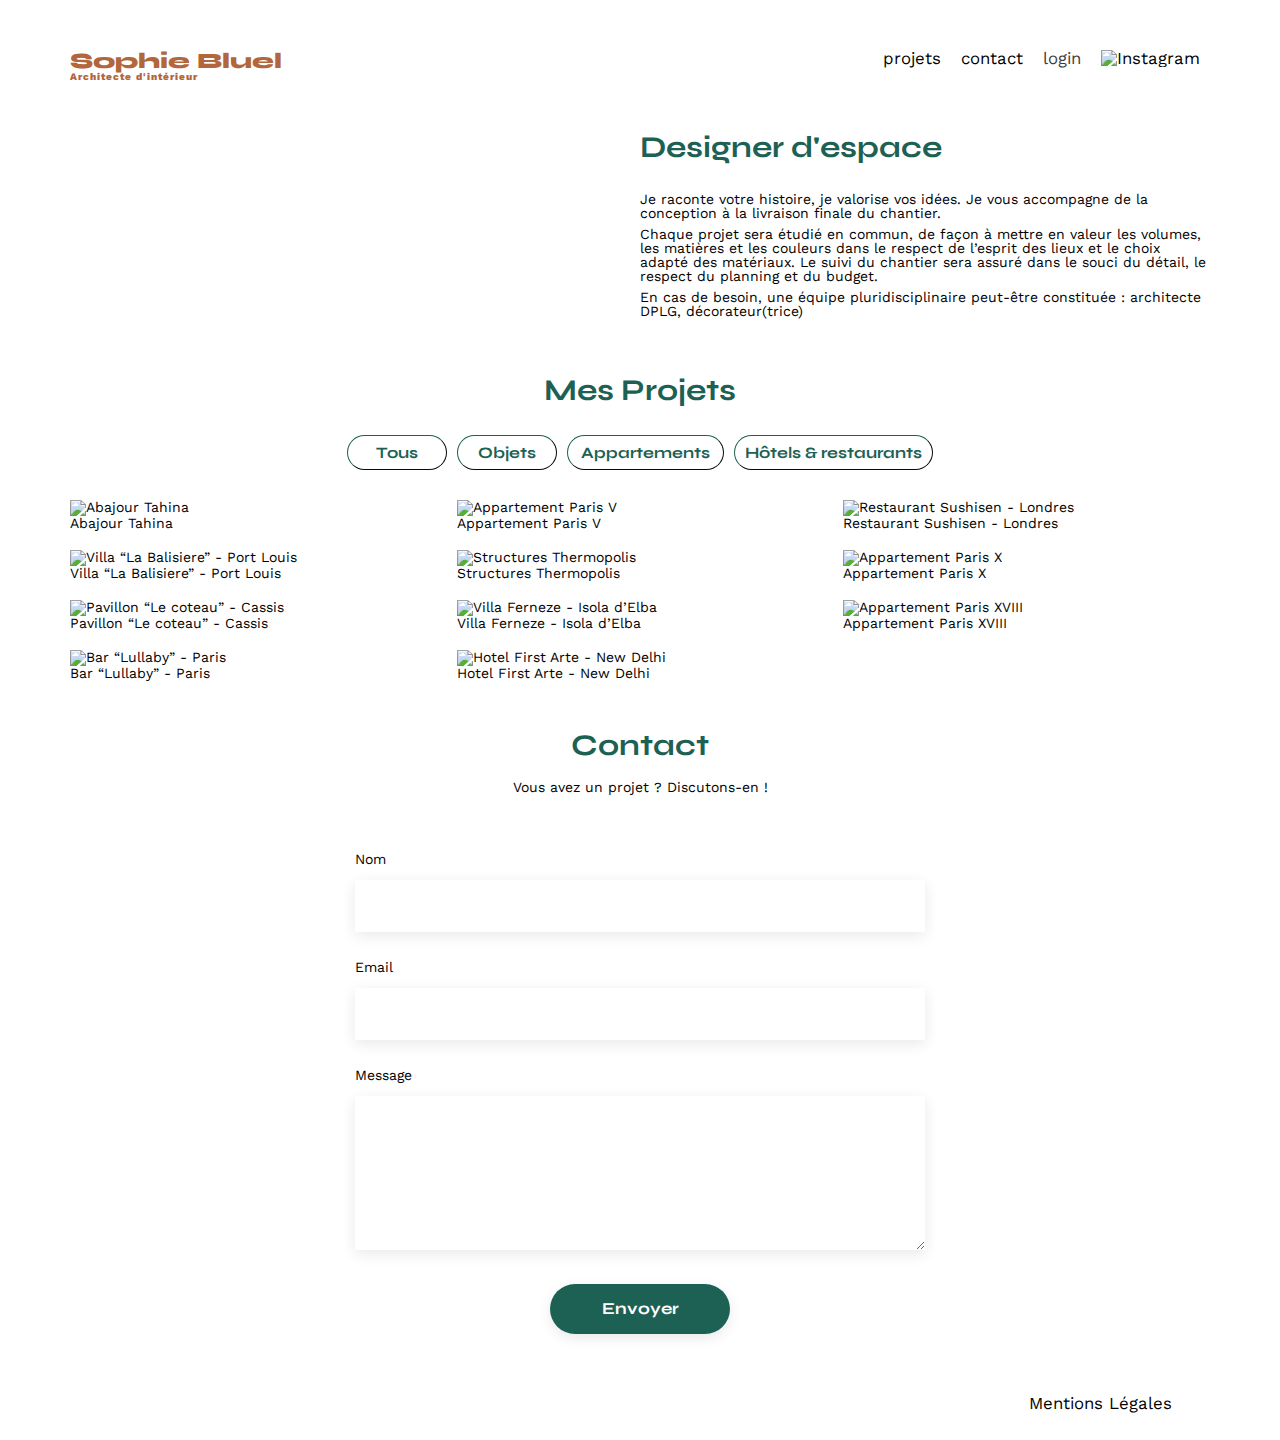
==== FrontEnd/accueil.html @ ce5bd044 "fin html debut js" ====
<!DOCTYPE html>
<html lang="fr">
<head>
	<meta charset="UTF-8">
	<title>Sophie Bluel - Architecte d'intérieur</title>
	<meta name="viewport" content="width=device-width, initial-scale=1.0">
	<link rel="preconnect" href="https://fonts.googleapis.com">
	<link rel="preconnect" href="https://fonts.gstatic.com" crossorigin>
	<link href="https://fonts.googleapis.com/css2?family=Syne:wght@700;800&family=Work+Sans&display=swap" rel="stylesheet">
	<link rel="stylesheet" href="https://cdnjs.cloudflare.com/ajax/libs/font-awesome/6.2.1/css/all.min.css"
	integrity="sha512-MV7K8+y+gLIBoVD59lQIYicR65iaqukzvf/nwasF0nqhPay5w/9lJmVM2hMDcnK1OnMGCdVK+iQrJ7lzPJQd1w=="
	crossorigin="anonymous" referrerpolicy="no-referrer" />
	<meta name="description" content="">
	<link rel="stylesheet" href="./assets/style.css">
</head>
<body>
    <header>
        <h1>Sophie Bluel <span>Architecte d'intérieur</span></h1>
        <nav>
            <ul>
                <li>projets</li>
                <li>contact</li>
                <a href="login.html"><li>login</li></a>
                <li><img src="./assets/icons/instagram.png" alt="Instagram"></li>
            </ul>
        </nav>
    </header>
    <main>
        <section id="introduction">
            <figure>
                <img src="./assets/images/sophie-bluel.png" alt="">
            </figure>
            <article>
                <h2>Designer d'espace</h2>
                <p>Je raconte votre histoire, je valorise vos idées. Je vous accompagne de la conception à la livraison finale du chantier.</p>
                <p>Chaque projet sera étudié en commun, de façon à mettre en valeur les volumes, les matières et les couleurs dans le respect de l’esprit des lieux et le choix adapté des matériaux. Le suivi du chantier sera assuré dans le souci du détail, le respect du planning et du budget.</p>
                <p>En cas de besoin, une équipe pluridisciplinaire peut-être constituée : architecte DPLG, décorateur(trice)</p>
            </article>
        </section>
        <section id="portfolio">
            <h2>Mes Projets</h2>
            <div class="filtres">
               <div class="bt-filtre1">
                  <button>Tous</button>
               </div>
               <div class="bt-filtre2">
                  <button>Objets</button>
               </div>
               <div class="bt-filtre3">
                   <button>Appartements</button>
               </div>
               <div class="bt-filtre4">
                   <button>Hôtels & restaurants</button>
               </div>
            </div>
            <div class="gallery">
                <figure>
                    <img src="assets/images/abajour-tahina.png" alt="Abajour Tahina">
                    <figcaption>Abajour Tahina</figcaption>
                </figure>
                <figure>
                    <img src="assets/images/appartement-paris-v.png" alt="Appartement Paris V">
                    <figcaption>Appartement Paris V</figcaption>
                </figure>
                <figure>
                    <img src="assets/images/restaurant-sushisen-londres.png" alt="Restaurant Sushisen - Londres">
                    <figcaption>Restaurant Sushisen - Londres</figcaption>
                </figure>
                <figure>
                    <img src="assets/images/la-balisiere.png" alt="Villa “La Balisiere” - Port Louis">
                    <figcaption>Villa “La Balisiere” - Port Louis</figcaption>
                </figure>
                <figure>
                    <img src="assets/images/structures-thermopolis.png" alt="Structures Thermopolis">
                    <figcaption>Structures Thermopolis</figcaption>
                </figure>
                <figure>
                    <img src="assets/images/appartement-paris-x.png" alt="Appartement Paris X">
                    <figcaption>Appartement Paris X</figcaption>
                </figure>
                <figure>
                    <img src="assets/images/le-coteau-cassis.png" alt="Pavillon “Le coteau” - Cassis">
                    <figcaption>Pavillon “Le coteau” - Cassis</figcaption>
                </figure>
                <figure>
                    <img src="assets/images/villa-ferneze.png" alt="Villa Ferneze - Isola d’Elba">
                    <figcaption>Villa Ferneze - Isola d’Elba</figcaption>
                </figure>
                <figure>
                    <img src="assets/images/appartement-paris-xviii.png" alt="Appartement Paris XVIII">
                    <figcaption>Appartement Paris XVIII</figcaption>
                </figure>
                <figure>
                    <img src="assets/images/bar-lullaby-paris.png" alt="Bar “Lullaby” - Paris">
                    <figcaption>Bar “Lullaby” - Paris</figcaption>
                </figure>
                <figure>
                    <img src="assets/images/hotel-first-arte-new-delhi.png" alt="Hotel First Arte - New Delhi">
                    <figcaption>Hotel First Arte - New Delhi</figcaption>
                </figure>
            </div>
        </section>
        <section id="contact">
            <h2>Contact</h2>
            <p>Vous avez un projet ? Discutons-en !</p>
            <form action="#" method="post">
                <label for="name">Nom</label>
                <input type="text" name="name" id="name">
                <label for="email">Email</label>
                <input type="email" name="email" id="email">
                <label for="message">Message</label>
                <textarea name="message" id="message" cols="30" rows="10"></textarea>
                <input type="submit" value="Envoyer">
            </form>
        </section>
    </main>
    
    <footer>
        <nav>
            <ul>
                <li>Mentions Légales</li>
            </ul>
        </nav>
    </footer>
    </body>
    </html>
---- FrontEnd/assets/style.css ----
/* http://meyerweb.com/eric/tools/css/reset/
   v2.0 | 20110126
   License: none (public domain)
*/

html, body, div, span, applet, object, iframe,
h1, h2, h3, h4, h5, h6, p, blockquote, pre,
a, abbr, acronym, address, big, cite, code,
del, dfn, em, img, ins, kbd, q, s, samp,
small, strike, strong, sub, sup, tt, var,
b, u, i, center,
dl, dt, dd, ol, ul, li,
fieldset, form, label, legend,
table, caption, tbody, tfoot, thead, tr, th, td,
article, aside, canvas, details, embed,
figure, figcaption, footer, header, hgroup,
menu, nav, output, ruby, section, summary,
time, mark, audio, video {
	margin: 0;
	padding: 0;
	border: 0;
	font-size: 100%;
	font: inherit;
	vertical-align: baseline;
}
/* HTML5 display-role reset for older browsers */
article, aside, details, figcaption, figure,
footer, header, hgroup, menu, nav, section {
	display: block;
}
body {
	line-height: 1;
}
ol, ul {
	list-style: none;
}
blockquote, q {
	quotes: none;
}
blockquote:before, blockquote:after,
q:before, q:after {
	content: '';
	content: none;
}
table {
	border-collapse: collapse;
	border-spacing: 0;
}
/** end reset css**/
body {
	max-width: 1140px;
	margin:auto;
	font-family: 'Work Sans' ;
	font-size: 14px;
}
header {
	display: flex;
	justify-content: space-between;
	margin: 50px 0
}
section {
	margin: 50px 0
}

h1{
	display: flex;
	flex-direction: column;
	font-family: 'Syne';
	font-size: 22px;
	font-weight: 800;
	color: #B1663C
}

h1 > span {
	font-family: 'Work Sans';
	font-size:10px;
	letter-spacing: 0.1em;
;
}

h2{
	font-family: 'Syne';
	font-weight: 700;
	font-size: 30px;
	color: #1D6154
}
nav ul {
	display: flex;
	align-items: center;
	list-style-type: none;

}
nav li {
	padding: 0 10px;
	font-size: 1.2em;
}

li:hover {
	color: #B1663C;
}
nav a {
	text-decoration: none;
}
#introduction {
	display: flex;
	align-items: center;
}
#introduction figure {
	flex: 1
}
#introduction img {
	display: block;
	margin: auto;
	width: 80%;
}

#introduction article {
	flex: 1
}
#introduction h2 {
	margin-bottom: 1em;
}

#introduction p {
	margin-bottom: 0.5em;
}
#portfolio h2 {
	text-align: center;
	margin-bottom: 1em;
}
.gallery {
	width: 100%;
	display: grid;
	grid-template-columns: 1fr 1fr 1fr;
	grid-column-gap: 20px;
	grid-row-gap: 20px;
}

.gallery img {
	width: 100%;

}
#contact {
	width: 50%;
margin: auto;
}
#contact > * {
	text-align: center;

}
#contact h2{
	margin-bottom: 20px;
}
#contact form {
	text-align: left;
	margin-top:30px;
	display: flex;
	flex-direction: column;
}

#contact input {
	height: 50px;
	font-size: 1.2em;
	border: none;
	box-shadow: 0px 4px 14px rgba(0, 0, 0, 0.09);
}
#contact label {
	margin: 2em 0 1em 0;
}
#contact textarea {
	border: none;
	box-shadow: 0px 4px 14px rgba(0, 0, 0, 0.09);
}

input[type="submit"]{
	font-family: 'Syne';
	font-weight: 700;
	color: white;
	background-color: #1D6154;
	margin : 2em auto ;
	width: 180px;
	text-align: center;
	border-radius: 60px ;
}

footer nav ul {
	display: flex;
	justify-content: flex-end;
	margin: 2em
}
/* page administrateur */
.Bt-Modif {

	display: flex;
	align-items: center;
	gap: 10px;
	background-color: transparent;
	border: none;
	position: relative;
	left: 60%;
	bottom: 55px;
	cursor: pointer;
}
.Bt-Modif p{
	font-size: 14px;
	font-family: Work Sans ;
	font-weight: 400;

}
/* Page filtres */
.filtres {

	display:flex;
	align-items: center;
	justify-content: center;
	gap: 10px;
	padding-bottom: 30px;
}
.filtres button {

	background-color: transparent;
	height: 35px;
	border-width: 1px;
	border-radius: 60px;
	border-color:#1D6154 ;
	font-family: Syne;
	font-size: 16px;
	color: #1D6154;
	font-weight: 700;
	padding-top: 6.5px;
	display: flex;
	justify-content: center;
	width: 100%;
	cursor: pointer;
	padding-left: 10px;
	padding-right: 10px;

}
.filtres button:hover{
	color: white;
	background-color: #1D6154;
}
.bt-filtre1 {
    
	width: 100px;
	
}
.bt-filtre2{
	width: 100px;
	
}
.bt-filtre3{
	width: 157px;
}
.bt-filtres4{
	width: 198px;
}

/* Page login */
.login {
	display: flex;
	flex-direction: column;
	align-items: center;
	gap: 20px;
}
.login h3 {
	padding-bottom: 5px;
	font-family: Work Sans;
    font-weight: 500;
	font-size: 14px;
	color:#3D3D3D ;
}
.login h2{
	padding-bottom: 40px;
}
.login input {

	width: 379px;
    height: 51px;
    border: none;
	box-shadow: 0px 4px 14px 0px #00000017;
	

}
.login button {
	background-color: #1D6154;
	height: 35px;
	border-radius: 60px;
	border-color: transparent;
	font-family: Syne;
	font-size: 16px;
	color:white;
	font-weight: 700;
	padding-top: 6.5px;
	display: flex;
	justify-content: center;
	cursor: pointer;
	padding-left: 10px;
	padding-right: 10px;
	width: 179px;


}
a {
	color:#3D3D3D
}

.mentions {

	display: flex;
	justify-content: flex-end;
	margin: 12em;
	position :relative;
	left: 15em
}

/*Modal*/

.modal {
	
	position: fixed;
	top:0;
    left: 0;
	bottom: 0;
	width: 100%;
	height: 100%;
	background: rgba(0, 0, 0, 0.8);
	display: flex;
	margin: 0;
	justify-content: center;
	align-content: center;
	
}

.modal-wrapper {
	
	display: grid;
	grid-template-columns: 90px 90px 90px 90px 90px;
	padding: 60px;
	padding-top: 90px;
	max-width: 630px;
    max-height: 688px;
	background-color: white;
    border-radius: 10px;
    grid-template-rows: 130px 130px 130px;
	overflow: auto;

}

.modal-wrapper img{
	width: 76.61px;
    height: 102.57px;
	

}
 .fa-trash-can {
	position:relative;
	background-color:black;
	font-size: 10px;
	padding: 5px;
	top: 25px;
	left:53px
	
}
.fa-xmark {

	background-color: transparent;
	position: absolute;
	font-size: 20px;
    right: 25em;
	top: 20px;
	
}

.modal h4 {
	margin-bottom: 90px;
	margin-top: 50px;
	display: flex;
	justify-content: center;
	position: absolute;
	font-family: Work Sans;
    font-size: 26px;
    font-weight: 400;

	

}

.bt-ajout button {

	background-color: #1D6154;
	height: 35px;
	border-radius: 60px;
	border-color: transparent;
	font-family: Syne;
	font-size: 16px;
	color:white;
	font-weight: 700;
	padding-top: 6.5px;
	display: flex;
	justify-content: center;
	cursor: pointer;
	padding-left: 10px;
	padding-right: 10px;
	width: 237px;
	position: absolute;
	bottom: 7em;
	left: 40em;
}

.line {
	border-bottom: 1px solid  #B3B3B3 ;
	width: 420px;
	position: relative;
	right: 90px;
	top: 70px;
}
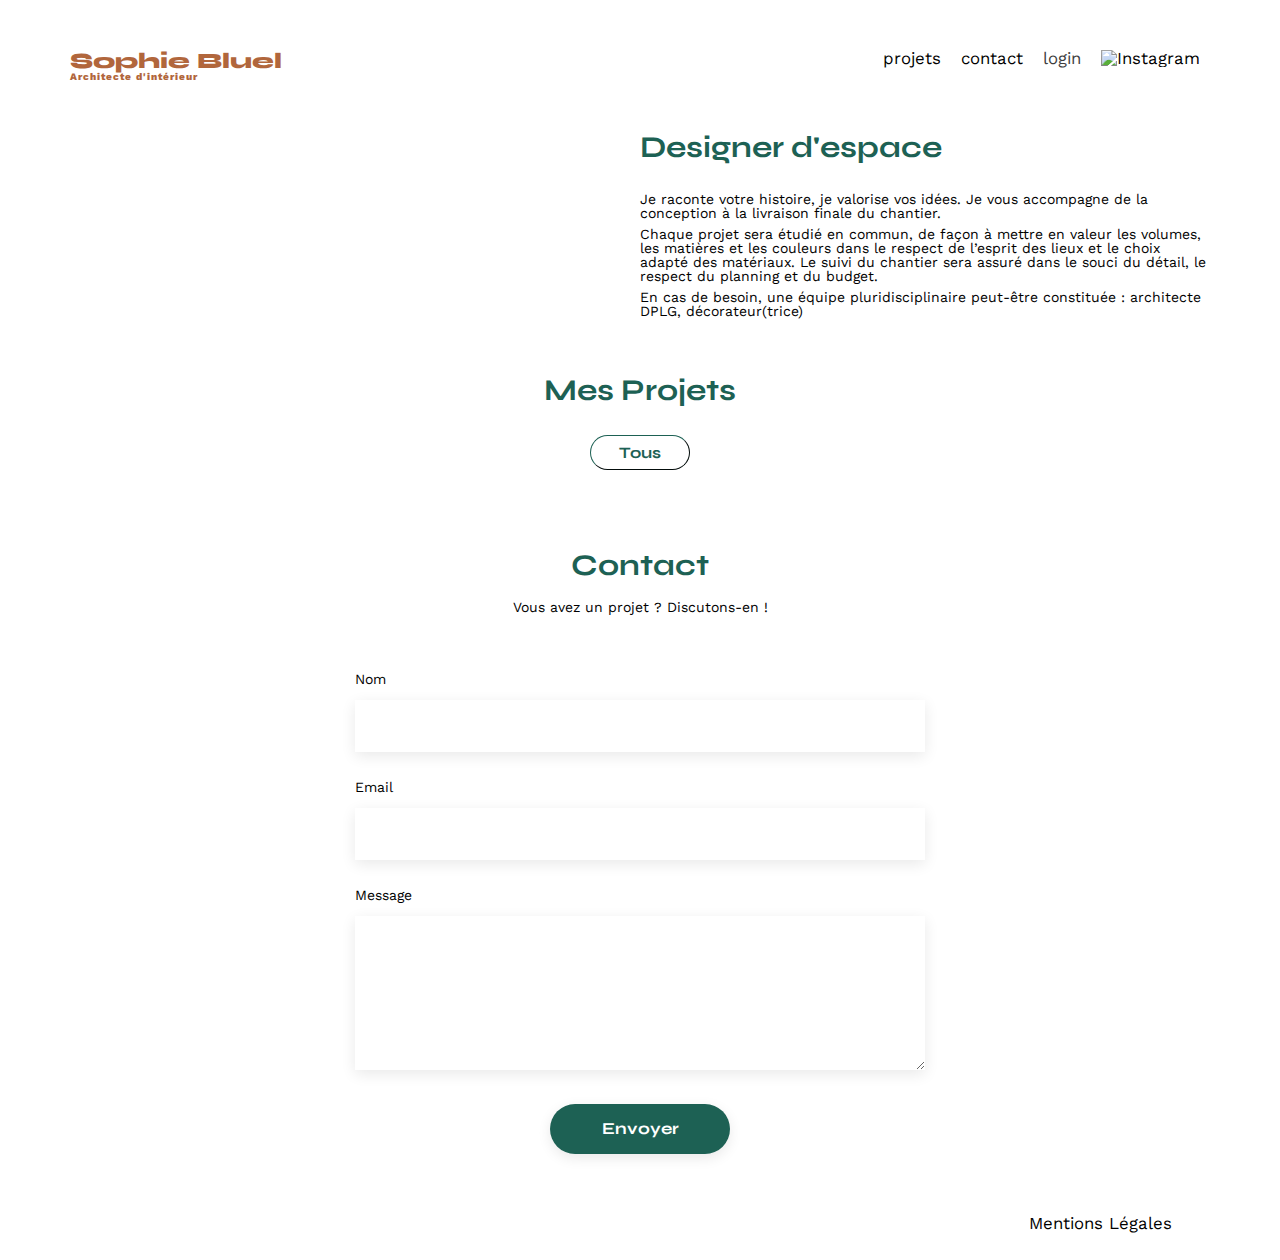
==== commit b3113026: "filtres fonctionnel" ====
--- a/FrontEnd/accueil.html
+++ b/FrontEnd/accueil.html
@@ -12,6 +12,8 @@
 	crossorigin="anonymous" referrerpolicy="no-referrer" />
 	<meta name="description" content="">
 	<link rel="stylesheet" href="./assets/style.css">
+    <script type="module" src="api.js"></script>
+    <script type="module" src="filters.js"></script>
 </head>
 <body>
     <header>
@@ -39,65 +41,15 @@
         </section>
         <section id="portfolio">
             <h2>Mes Projets</h2>
-            <div class="filtres">
-               <div class="bt-filtre1">
+            <div class="filtres" id="filters">
+               <div id="Bt-tout">
                   <button>Tous</button>
                </div>
-               <div class="bt-filtre2">
-                  <button>Objets</button>
-               </div>
-               <div class="bt-filtre3">
-                   <button>Appartements</button>
-               </div>
-               <div class="bt-filtre4">
-                   <button>Hôtels & restaurants</button>
-               </div>
+               
+               
             </div>
-            <div class="gallery">
-                <figure>
-                    <img src="assets/images/abajour-tahina.png" alt="Abajour Tahina">
-                    <figcaption>Abajour Tahina</figcaption>
-                </figure>
-                <figure>
-                    <img src="assets/images/appartement-paris-v.png" alt="Appartement Paris V">
-                    <figcaption>Appartement Paris V</figcaption>
-                </figure>
-                <figure>
-                    <img src="assets/images/restaurant-sushisen-londres.png" alt="Restaurant Sushisen - Londres">
-                    <figcaption>Restaurant Sushisen - Londres</figcaption>
-                </figure>
-                <figure>
-                    <img src="assets/images/la-balisiere.png" alt="Villa “La Balisiere” - Port Louis">
-                    <figcaption>Villa “La Balisiere” - Port Louis</figcaption>
-                </figure>
-                <figure>
-                    <img src="assets/images/structures-thermopolis.png" alt="Structures Thermopolis">
-                    <figcaption>Structures Thermopolis</figcaption>
-                </figure>
-                <figure>
-                    <img src="assets/images/appartement-paris-x.png" alt="Appartement Paris X">
-                    <figcaption>Appartement Paris X</figcaption>
-                </figure>
-                <figure>
-                    <img src="assets/images/le-coteau-cassis.png" alt="Pavillon “Le coteau” - Cassis">
-                    <figcaption>Pavillon “Le coteau” - Cassis</figcaption>
-                </figure>
-                <figure>
-                    <img src="assets/images/villa-ferneze.png" alt="Villa Ferneze - Isola d’Elba">
-                    <figcaption>Villa Ferneze - Isola d’Elba</figcaption>
-                </figure>
-                <figure>
-                    <img src="assets/images/appartement-paris-xviii.png" alt="Appartement Paris XVIII">
-                    <figcaption>Appartement Paris XVIII</figcaption>
-                </figure>
-                <figure>
-                    <img src="assets/images/bar-lullaby-paris.png" alt="Bar “Lullaby” - Paris">
-                    <figcaption>Bar “Lullaby” - Paris</figcaption>
-                </figure>
-                <figure>
-                    <img src="assets/images/hotel-first-arte-new-delhi.png" alt="Hotel First Arte - New Delhi">
-                    <figcaption>Hotel First Arte - New Delhi</figcaption>
-                </figure>
+            <div class="gallery" id="gallery">
+                
             </div>
         </section>
         <section id="contact">
--- a/FrontEnd/assets/style.css
+++ b/FrontEnd/assets/style.css
@@ -134,10 +134,12 @@
 	grid-template-columns: 1fr 1fr 1fr;
 	grid-column-gap: 20px;
 	grid-row-gap: 20px;
+	
 }
 
 .gallery img {
 	width: 100%;
+	
 
 }
 #contact {
@@ -240,12 +242,12 @@
 	color: white;
 	background-color: #1D6154;
 }
-.bt-filtre1 {
+#Bt-tout {
     
 	width: 100px;
 	
 }
-.bt-filtre2{
+ #Objets{
 	width: 100px;
 	
 }
@@ -367,7 +369,7 @@
 	background-color: transparent;
 	position: absolute;
 	font-size: 20px;
-    right: 25em;
+    right: 26em;
 	top: 20px;
 	
 }
@@ -414,4 +416,117 @@
 	position: relative;
 	right: 90px;
 	top: 70px;
+}
+
+/*modal ajout photo*/
+
+.modal-ajout {
+	padding: 65px;
+	padding-top: 90px;
+	max-width: 630px;
+    max-height: 688px;
+	background-color: white;
+    border-radius: 10px;
+	overflow: auto;
+}
+.section-img {
+
+	display: flex;
+	align-items: center;
+	flex-direction: column;
+	background-color:#E8F1F6 ;
+    width: 420px;
+    height: 169px;
+    top: 786px;
+    left: 510px;
+    border-radius: 3px;
+	padding-top: 20px;
+	padding-bottom: 20px;
+	gap: 20px;
+
+}
+
+.fa-image {
+
+	font-size: 76px;
+	color:#CBD6DC ;
+	
+}
+.valider {
+
+	
+	width: 237px;
+	height: 36px;
+	border-radius: 60px;
+	font-family: Syne;
+    font-size: 14px;
+    font-weight: 700;
+	position: relative;
+	top: 50px;
+	color: white;
+    border:none;
+	
+}
+.section-img button {
+
+	width: 173px;
+	height: 36px;
+	top: 881px;
+	left: 633px;
+	border-radius: 50px;
+	background-color:#CBD6DC ;
+	border: none;
+    font-family: Work Sans;
+	color: #306685 ;
+}
+.section-img p {
+
+	font-family: Work Sans;
+    font-size: 10px;
+    font-weight: 400;
+    line-height: 12px;
+    letter-spacing: 0em;
+    text-align: center;
+
+}
+
+.choix-img {
+
+	padding-top: 10px;
+	display: flex;
+	flex-direction: column;
+	align-items: center;
+	gap: 20px;
+
+}
+.choix-img input {
+
+	width: 420px;
+    height: 51px;
+    border: none;
+	box-shadow: 0px 4px 14px 0px #00000017;
+	
+
+}
+.choix-img h3{
+
+	padding-bottom: 10px;
+}
+.line2 {
+
+	border-bottom: 1px solid  #B3B3B3 ;
+	width: 420px;
+	position: relative;
+	top: 40px;
+}
+
+
+.fa-arrow-left {
+
+	position: absolute;
+	top:20px;
+	font-size: 25px;
+	left:21em
+
+
 }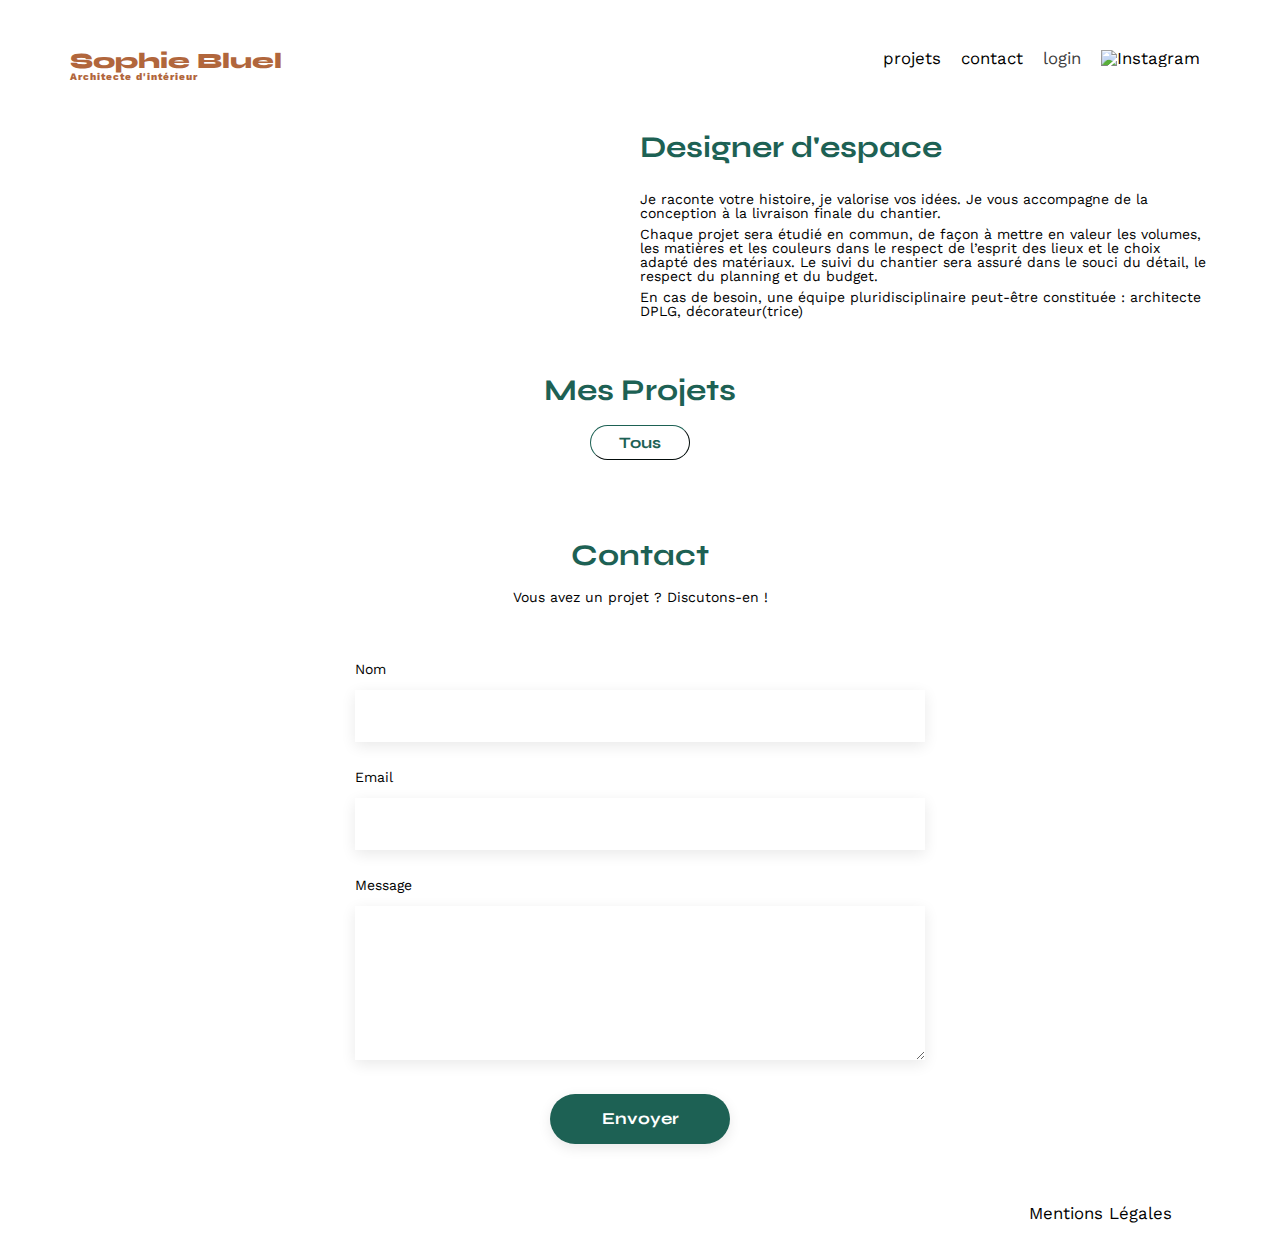
==== commit 0c01ba07: "reglage message err modal" ====
--- a/FrontEnd/accueil.html
+++ b/FrontEnd/accueil.html
@@ -13,7 +13,7 @@
 	<meta name="description" content="">
 	<link rel="stylesheet" href="./assets/style.css">
     <script type="module" src="api.js"></script>
-    <script type="module" src="filters.js"></script>
+    <script type="module" src="accueil.js"></script>
 </head>
 <body>
     <header>
@@ -22,13 +22,13 @@
             <ul>
                 <li>projets</li>
                 <li>contact</li>
-                <a href="login.html"><li>login</li></a>
+                <li><a href="login.html" id="login">login</a></li>
                 <li><img src="./assets/icons/instagram.png" alt="Instagram"></li>
             </ul>
         </nav>
     </header>
     <main>
-        <section id="introduction">
+        <div class="introduction">
             <figure>
                 <img src="./assets/images/sophie-bluel.png" alt="">
             </figure>
@@ -38,7 +38,7 @@
                 <p>Chaque projet sera étudié en commun, de façon à mettre en valeur les volumes, les matières et les couleurs dans le respect de l’esprit des lieux et le choix adapté des matériaux. Le suivi du chantier sera assuré dans le souci du détail, le respect du planning et du budget.</p>
                 <p>En cas de besoin, une équipe pluridisciplinaire peut-être constituée : architecte DPLG, décorateur(trice)</p>
             </article>
-        </section>
+        </div>
         <section id="portfolio">
             <h2>Mes Projets</h2>
             <div class="filtres" id="filters">
--- a/FrontEnd/assets/style.css
+++ b/FrontEnd/assets/style.css
@@ -3,19 +3,87 @@
    License: none (public domain)
 */
 
-html, body, div, span, applet, object, iframe,
-h1, h2, h3, h4, h5, h6, p, blockquote, pre,
-a, abbr, acronym, address, big, cite, code,
-del, dfn, em, img, ins, kbd, q, s, samp,
-small, strike, strong, sub, sup, tt, var,
-b, u, i, center,
-dl, dt, dd, ol, ul, li,
-fieldset, form, label, legend,
-table, caption, tbody, tfoot, thead, tr, th, td,
-article, aside, canvas, details, embed,
-figure, figcaption, footer, header, hgroup,
-menu, nav, output, ruby, section, summary,
-time, mark, audio, video {
+html,
+body,
+div,
+span,
+applet,
+object,
+iframe,
+h1,
+h2,
+h3,
+h4,
+h5,
+h6,
+p,
+blockquote,
+pre,
+a,
+abbr,
+acronym,
+address,
+big,
+cite,
+code,
+del,
+dfn,
+em,
+img,
+ins,
+kbd,
+q,
+s,
+samp,
+small,
+strike,
+strong,
+sub,
+sup,
+tt,
+var,
+b,
+u,
+i,
+center,
+dl,
+dt,
+dd,
+ol,
+ul,
+li,
+fieldset,
+form,
+label,
+legend,
+table,
+caption,
+tbody,
+tfoot,
+thead,
+tr,
+th,
+td,
+article,
+aside,
+canvas,
+details,
+embed,
+figure,
+figcaption,
+footer,
+header,
+hgroup,
+menu,
+nav,
+output,
+ruby,
+section,
+summary,
+time,
+mark,
+audio,
+video {
 	margin: 0;
 	padding: 0;
 	border: 0;
@@ -23,46 +91,68 @@
 	font: inherit;
 	vertical-align: baseline;
 }
+
 /* HTML5 display-role reset for older browsers */
-article, aside, details, figcaption, figure,
-footer, header, hgroup, menu, nav, section {
+article,
+aside,
+details,
+figcaption,
+figure,
+footer,
+header,
+hgroup,
+menu,
+nav,
+section {
 	display: block;
 }
+
 body {
 	line-height: 1;
 }
-ol, ul {
+
+ol,
+ul {
 	list-style: none;
 }
-blockquote, q {
+
+blockquote,
+q {
 	quotes: none;
 }
-blockquote:before, blockquote:after,
-q:before, q:after {
+
+blockquote:before,
+blockquote:after,
+q:before,
+q:after {
 	content: '';
 	content: none;
 }
+
 table {
 	border-collapse: collapse;
 	border-spacing: 0;
 }
+
 /** end reset css**/
 body {
 	max-width: 1140px;
-	margin:auto;
-	font-family: 'Work Sans' ;
+	margin: auto;
+	font-family: 'Work Sans';
 	font-size: 14px;
 }
+
 header {
 	display: flex;
 	justify-content: space-between;
 	margin: 50px 0
 }
+
 section {
 	margin: 50px 0
 }
 
-h1{
+h1 {
 	display: flex;
 	flex-direction: column;
 	font-family: 'Syne';
@@ -71,25 +161,27 @@
 	color: #B1663C
 }
 
-h1 > span {
+h1>span {
 	font-family: 'Work Sans';
-	font-size:10px;
+	font-size: 10px;
 	letter-spacing: 0.1em;
-;
-}
-
-h2{
+	;
+}
+
+h2 {
 	font-family: 'Syne';
 	font-weight: 700;
 	font-size: 30px;
 	color: #1D6154
 }
+
 nav ul {
 	display: flex;
 	align-items: center;
 	list-style-type: none;
 
 }
+
 nav li {
 	padding: 0 10px;
 	font-size: 1.2em;
@@ -98,64 +190,82 @@
 li:hover {
 	color: #B1663C;
 }
+
 nav a {
 	text-decoration: none;
 }
-#introduction {
-	display: flex;
-	align-items: center;
-}
-#introduction figure {
+
+.introduction {
+	display: flex;
+	align-items: center;
+}
+
+.introduction figure {
 	flex: 1
 }
-#introduction img {
+
+.introduction img {
 	display: block;
 	margin: auto;
 	width: 80%;
 }
 
-#introduction article {
+.introduction article {
 	flex: 1
 }
-#introduction h2 {
+
+.introduction h2 {
 	margin-bottom: 1em;
 }
 
-#introduction p {
+.introduction p {
 	margin-bottom: 0.5em;
 }
+
+.portfolio-header {
+	display: flex;
+	justify-content: center;
+	align-items: center;
+	margin-bottom: 1em;
+	gap: 10px;
+}
+
 #portfolio h2 {
 	text-align: center;
-	margin-bottom: 1em;
-}
+}
+
 .gallery {
 	width: 100%;
 	display: grid;
 	grid-template-columns: 1fr 1fr 1fr;
 	grid-column-gap: 20px;
 	grid-row-gap: 20px;
-	
+
 }
 
 .gallery img {
 	width: 100%;
-	
-
-}
+
+
+}
+
 #contact {
 	width: 50%;
-margin: auto;
-}
-#contact > * {
+	margin: auto;
+}
+
+#contact>* {
 	text-align: center;
 
 }
-#contact h2{
+
+#contact h2 {
 	margin-bottom: 20px;
 }
+
 #contact form {
 	text-align: left;
-	margin-top:30px;
+	margin-top: 30px;
 	display: flex;
 	flex-direction: column;
 }
@@ -166,23 +276,25 @@
 	border: none;
 	box-shadow: 0px 4px 14px rgba(0, 0, 0, 0.09);
 }
+
 #contact label {
 	margin: 2em 0 1em 0;
 }
+
 #contact textarea {
 	border: none;
 	box-shadow: 0px 4px 14px rgba(0, 0, 0, 0.09);
 }
 
-input[type="submit"]{
+input[type="submit"] {
 	font-family: 'Syne';
 	font-weight: 700;
 	color: white;
 	background-color: #1D6154;
-	margin : 2em auto ;
+	margin: 2em auto;
 	width: 180px;
 	text-align: center;
-	border-radius: 60px ;
+	border-radius: 60px;
 }
 
 footer nav ul {
@@ -190,41 +302,50 @@
 	justify-content: flex-end;
 	margin: 2em
 }
+
 /* page administrateur */
 .Bt-Modif {
-
 	display: flex;
 	align-items: center;
 	gap: 10px;
+	margin-bottom: 20px;
+}
+
+.Bt-Modif button {
+	font-size: 14px;
+	font-family: 'Work Sans';
+	font-weight: 400;
 	background-color: transparent;
 	border: none;
-	position: relative;
-	left: 60%;
-	bottom: 55px;
-	cursor: pointer;
-}
-.Bt-Modif p{
-	font-size: 14px;
-	font-family: Work Sans ;
-	font-weight: 400;
-
-}
+	cursor: pointer;
+
+}
+
+.Bt-Modif i {
+	cursor: pointer;
+}
+
+#logout{
+	cursor: pointer;
+}
+
 /* Page filtres */
 .filtres {
 
-	display:flex;
+	display: flex;
 	align-items: center;
 	justify-content: center;
 	gap: 10px;
 	padding-bottom: 30px;
 }
+
 .filtres button {
 
 	background-color: transparent;
 	height: 35px;
 	border-width: 1px;
 	border-radius: 60px;
-	border-color:#1D6154 ;
+	border-color: #1D6154;
 	font-family: Syne;
 	font-size: 16px;
 	color: #1D6154;
@@ -238,52 +359,67 @@
 	padding-right: 10px;
 
 }
-.filtres button:hover{
+
+.filtres button:hover {
 	color: white;
 	background-color: #1D6154;
 }
+
 #Bt-tout {
-    
+
 	width: 100px;
-	
-}
- #Objets{
+
+}
+
+#Objets {
 	width: 100px;
-	
-}
-.bt-filtre3{
+
+}
+
+.bt-filtre3 {
 	width: 157px;
 }
-.bt-filtres4{
+
+.bt-filtres4 {
 	width: 198px;
 }
 
+#portfolio h2 {
+
+	margin-bottom: 20px;
+}
+
 /* Page login */
-.login {
+#login-form {
 	display: flex;
 	flex-direction: column;
 	align-items: center;
 	gap: 20px;
 }
+
 .login h3 {
 	padding-bottom: 5px;
 	font-family: Work Sans;
-    font-weight: 500;
+	font-weight: 500;
 	font-size: 14px;
-	color:#3D3D3D ;
-}
-.login h2{
+	color: #3D3D3D;
+
+}
+
+.login h2 {
 	padding-bottom: 40px;
 }
+
 .login input {
 
 	width: 379px;
-    height: 51px;
-    border: none;
+	height: 51px;
+	border: none;
 	box-shadow: 0px 4px 14px 0px #00000017;
-	
-
-}
+
+
+}
+
 .login button {
 	background-color: #1D6154;
 	height: 35px;
@@ -291,7 +427,7 @@
 	border-color: transparent;
 	font-family: Syne;
 	font-size: 16px;
-	color:white;
+	color: white;
 	font-weight: 700;
 	padding-top: 6.5px;
 	display: flex;
@@ -303,8 +439,9 @@
 
 
 }
+
 a {
-	color:#3D3D3D
+	color: #3D3D3D
 }
 
 .mentions {
@@ -312,91 +449,104 @@
 	display: flex;
 	justify-content: flex-end;
 	margin: 12em;
-	position :relative;
+	position: relative;
 	left: 15em
 }
 
 /*Modal*/
 
-.modal {
+.modalWrapper {
+
+	position: fixed;
+	inset: 0;
+	width: 100%;
+	height: 100%;
+	background: rgba(0, 0, 0, 0.8);
+	display: flex;
+	margin: 0;
+	justify-content: center;
+	align-items: center;
+}
+
+
+
+#modal {
+	position: relative;
+	padding: 60px;
+	padding-top: 90px;
+	background-color: white;
+	border-radius: 10px;
+	overflow: auto;
+	display: flex;
+	flex-direction: column;
+	align-items: center;
+	z-index: 9;
+	width: 450px;
+	height: 500px;
+}
+
+#modal .grid {
+	display: grid;
+	grid-template-columns: repeat(5, 1fr);
+	gap: 20px;
 	
-	position: fixed;
-	top:0;
-    left: 0;
+}
+
+#clickOver {
+	top: 0;
+	left: 0;
 	bottom: 0;
 	width: 100%;
 	height: 100%;
-	background: rgba(0, 0, 0, 0.8);
-	display: flex;
-	margin: 0;
-	justify-content: center;
-	align-content: center;
-	
-}
-
-.modal-wrapper {
-	
-	display: grid;
-	grid-template-columns: 90px 90px 90px 90px 90px;
-	padding: 60px;
-	padding-top: 90px;
-	max-width: 630px;
-    max-height: 688px;
-	background-color: white;
-    border-radius: 10px;
-    grid-template-rows: 130px 130px 130px;
-	overflow: auto;
-
-}
-
-.modal-wrapper img{
-	width: 76.61px;
-    height: 102.57px;
-	
-
-}
- .fa-trash-can {
-	position:relative;
-	background-color:black;
+	background: transparent;
+	position: fixed;
+}
+
+#modal img {
+	width: 100%;
+	height: 102px;
+	object-fit: cover;
+}
+
+.fa-trash-can {
+	position: relative;
+	background-color: black;
 	font-size: 10px;
 	padding: 5px;
 	top: 25px;
-	left:53px
-	
-}
+	left: 50px;
+	color: white;
+
+}
+
 .fa-xmark {
 
 	background-color: transparent;
 	position: absolute;
 	font-size: 20px;
-    right: 26em;
+	right: 20px;
 	top: 20px;
-	
-}
-
-.modal h4 {
-	margin-bottom: 90px;
-	margin-top: 50px;
-	display: flex;
-	justify-content: center;
-	position: absolute;
-	font-family: Work Sans;
-    font-size: 26px;
-    font-weight: 400;
-
-	
-
-}
-
-.bt-ajout button {
-
+	cursor: pointer;
+
+}
+
+.modalWrapper h4 {
+	display: flex;
+	justify-content: center;
+	font-family: 'Work Sans';
+	font-size: 26px;
+	font-weight: 400;
+	margin-bottom: 20px;
+}
+
+#btAjout button {
 	background-color: #1D6154;
 	height: 35px;
 	border-radius: 60px;
 	border-color: transparent;
-	font-family: Syne;
+	font-family: 'Syne';
 	font-size: 16px;
-	color:white;
+	color: white;
 	font-weight: 700;
 	padding-top: 6.5px;
 	display: flex;
@@ -405,88 +555,107 @@
 	padding-left: 10px;
 	padding-right: 10px;
 	width: 237px;
-	position: absolute;
-	bottom: 7em;
-	left: 40em;
 }
 
 .line {
-	border-bottom: 1px solid  #B3B3B3 ;
+	border-bottom: 1px solid #B3B3B3;
 	width: 420px;
-	position: relative;
-	right: 90px;
-	top: 70px;
-}
-
-/*modal ajout photo*/
+	margin: 40px 0;
+}
+
+/*modal envoi*/
 
 .modal-ajout {
 	padding: 65px;
 	padding-top: 90px;
-	max-width: 630px;
-    max-height: 688px;
 	background-color: white;
-    border-radius: 10px;
+	border-radius: 10px;
 	overflow: auto;
-}
+	position: relative;
+}
+
 .section-img {
 
 	display: flex;
 	align-items: center;
 	flex-direction: column;
-	background-color:#E8F1F6 ;
-    width: 420px;
-    height: 169px;
-    top: 786px;
-    left: 510px;
-    border-radius: 3px;
+	background-color: #E8F1F6;
+	width: 420px;
+	height: 155px;
+	border-radius: 3px;
 	padding-top: 20px;
 	padding-bottom: 20px;
 	gap: 20px;
-
+	position: relative;
+}
+
+
+#preview {
+	background-color: #E8F1F6;
+	inset: 0;
+	position: absolute;
+	z-index: 1;
+	display: flex;
+	justify-content: center;
+	align-items: center;
+	height: 100%;
+	width: 100%;
+}
+  
+
+#preview img {
+	width: 129px;
+	height: 100%;
+	object-fit: cover;
 }
 
 .fa-image {
 
 	font-size: 76px;
-	color:#CBD6DC ;
-	
-}
-.valider {
-
-	
+	color: #cbd6dc
+}
+
+#valider {
+
+
 	width: 237px;
 	height: 36px;
 	border-radius: 60px;
 	font-family: Syne;
-    font-size: 14px;
-    font-weight: 700;
+	font-size: 14px;
+	font-weight: 700;
 	position: relative;
 	top: 50px;
+	left: 95px;
 	color: white;
-    border:none;
-	
-}
-.section-img button {
-
+	border: none;
+	cursor: pointer;
+
+}
+
+.section-img label {
+	display: flex;
+	justify-content: center;
+	align-items: center;
 	width: 173px;
 	height: 36px;
-	top: 881px;
-	left: 633px;
 	border-radius: 50px;
-	background-color:#CBD6DC ;
+	background-color: #CBD6DC;
 	border: none;
-    font-family: Work Sans;
-	color: #306685 ;
-}
+	font-family: Work Sans;
+	color: #306685;
+	cursor: pointer;
+
+}
+
 .section-img p {
 
 	font-family: Work Sans;
-    font-size: 10px;
-    font-weight: 400;
-    line-height: 12px;
-    letter-spacing: 0em;
-    text-align: center;
+	font-size: 10px;
+	font-weight: 400;
+	line-height: 12px;
+	letter-spacing: 0em;
+	text-align: center;
 
 }
 
@@ -499,22 +668,38 @@
 	gap: 20px;
 
 }
+
+.choix-img select {
+
+	width: 420px;
+	height: 51px;
+	border: none;
+	box-shadow: 0px 4px 14px 0px #00000017;
+	background-color: transparent;
+
+
+}
+
 .choix-img input {
 
 	width: 420px;
-    height: 51px;
-    border: none;
+	height: 51px;
+	border: none;
 	box-shadow: 0px 4px 14px 0px #00000017;
-	
-
-}
-.choix-img h3{
+
+
+}
+
+
+
+.choix-img h3 {
 
 	padding-bottom: 10px;
 }
+
 .line2 {
 
-	border-bottom: 1px solid  #B3B3B3 ;
+	border-bottom: 1px solid #B3B3B3;
 	width: 420px;
 	position: relative;
 	top: 40px;
@@ -524,9 +709,37 @@
 .fa-arrow-left {
 
 	position: absolute;
-	top:20px;
+	top: 20px;
 	font-size: 25px;
-	left:21em
-
-
+	left: 20px;
+	cursor: pointer;
+
+
+}
+
+#xmark2 {
+
+	background-color: transparent;
+	position: absolute;
+	font-size: 20px;
+	right: 20px;
+	top: 20px;
+	cursor: pointer;
+
+}
+
+#clickOver2 {
+	top: 0;
+	left: 0;
+	bottom: 0;
+	width: 100%;
+	height: 100%;
+	background: transparent;
+	position: fixed;
+}
+
+
+
+.hidden {
+	display: none !important;
 }